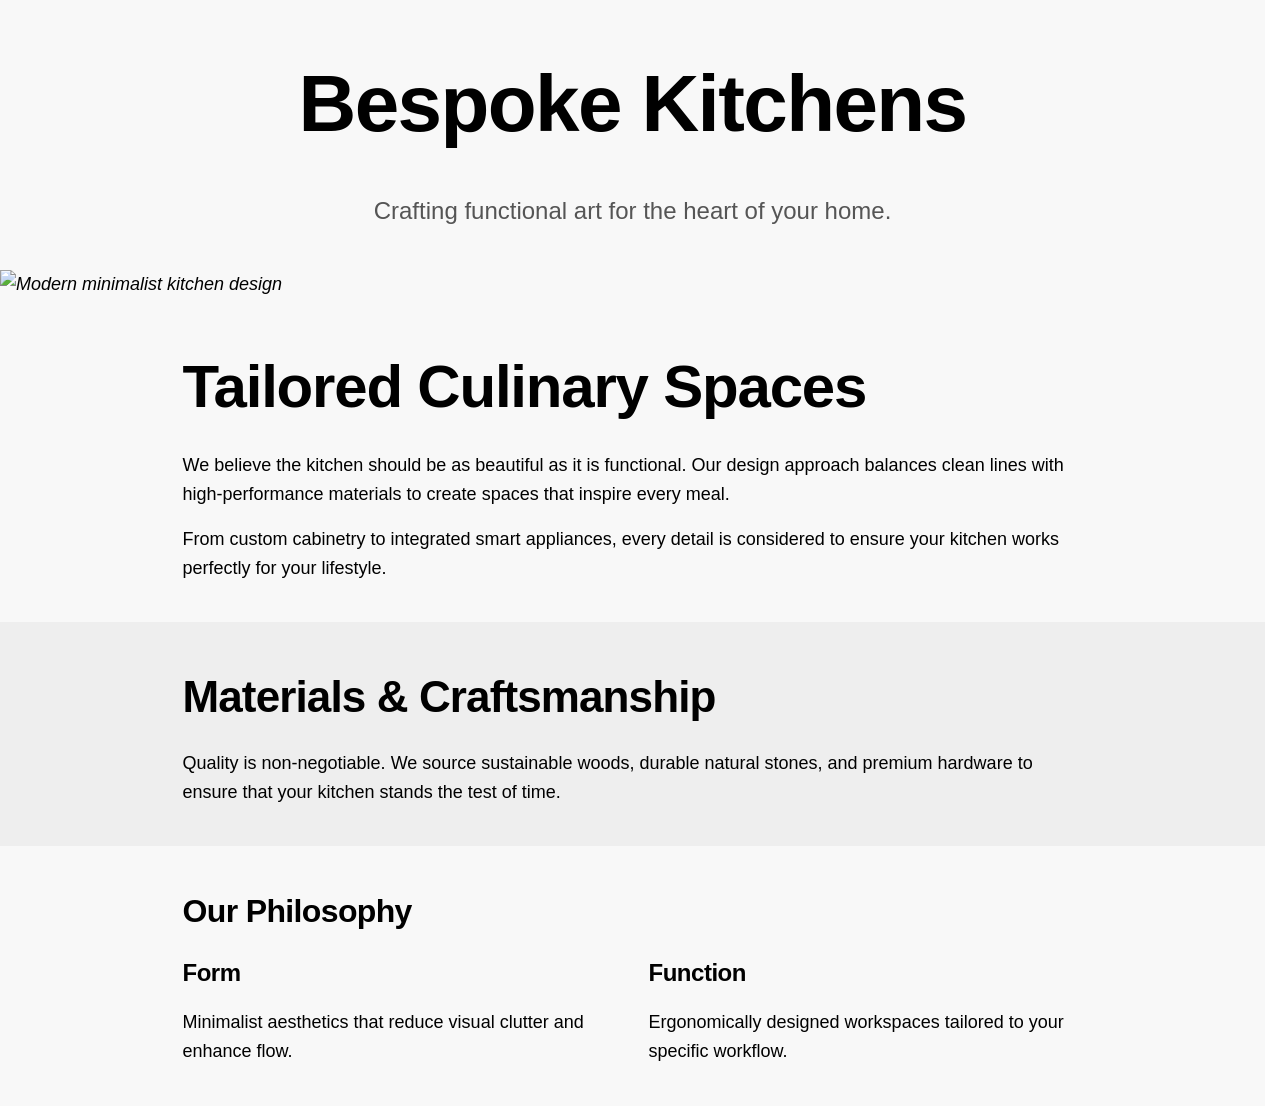
==== index.html @ 03b8b038 "Initial commit" ====
<!doctype html>
<html lang="en">
  <head>
    <meta charset="UTF-8" />
    <meta name="viewport" content="width=device-width, initial-scale=1.0" />
    <title>Opt-Out CSS</title>
    <link rel="stylesheet" href="style.css" />
  </head>
  <body>
    <main>
      <!-- Hero Section -->
      <section class="section-padding">
        <div class="content-grid">
          <div class="flow" style="--spacing: 1.5rem; text-align: center">
            <h1>Bespoke Kitchens</h1>
            <p style="color: var(--text-muted); font-size: var(--font-size-xl)">Crafting functional art for the heart of your home.</p>
          </div>
        </div>
      </section>

      <!-- Featured Image (Breakout) -->
      <section>
        <div class="content-grid">
          <img src="kitchen-hero.jpg" alt="Modern minimalist kitchen design" class="full-width" style="--max-height: 60vh" />
        </div>
      </section>

      <!-- Content Section -->
      <section class="section-padding">
        <div class="content-grid">
          <div class="flow">
            <h2>Tailored Culinary Spaces</h2>
            <p>We believe the kitchen should be as beautiful as it is functional. Our design approach balances clean lines with high-performance materials to create spaces that inspire every meal.</p>
            <p>From custom cabinetry to integrated smart appliances, every detail is considered to ensure your kitchen works perfectly for your lifestyle.</p>
          </div>
        </div>
      </section>

      <!-- Alternate Section -->
      <section class="alternate section-padding">
        <div class="content-grid">
          <div class="flow">
            <h3>Materials & Craftsmanship</h3>
            <p>Quality is non-negotiable. We source sustainable woods, durable natural stones, and premium hardware to ensure that your kitchen stands the test of time.</p>
          </div>
        </div>
      </section>

      <!-- Grid Layout Example -->
      <section class="section-padding">
        <div class="content-grid">
          <div class="flow">
            <h4>Our Philosophy</h4>
            <div style="display: grid; gap: 2rem; grid-template-columns: repeat(auto-fit, minmax(300px, 1fr))">
              <div class="flow">
                <h5>Form</h5>
                <p>Minimalist aesthetics that reduce visual clutter and enhance flow.</p>
              </div>
              <div class="flow">
                <h5>Function</h5>
                <p>Ergonomically designed workspaces tailored to your specific workflow.</p>
              </div>
            </div>
          </div>
        </div>
      </section>
    </main>
  </body>
</html>
---- style.css ----
/* ==========================================================================
   Design Tokens — Primitives (Raw Palette)
   ========================================================================== */
:root {
  /* Font Families */
  --ff-neo-grotesque: Inter, Roboto, "Helvetica Neue", "Arial Nova", "Nimbus Sans", Arial, sans-serif;

  /* Font Sizes (mobile) */
  --font-size-xs: 0.75rem; /* 12px */
  --font-size-sm: 0.875rem; /* 14px */
  --font-size-base: 1rem; /* 16px */
  --font-size-lg: 1.125rem; /* 18px */
  --font-size-xl: 1.25rem; /* 20px */
  --font-size-2xl: 1.5rem; /* 24px */
  --font-size-3xl: 1.875rem; /* 30px */
  --font-size-4xl: 2.25rem; /* 36px */
  --font-size-5xl: 3rem; /* 48px */

  /* Colors */
  --gray-50: oklch(98% 0 0);
  --gray-100: oklch(95% 0 0);
  --gray-200: oklch(90% 0 0);
  --gray-300: oklch(82% 0 0);
  --gray-400: oklch(70% 0 0);
  --gray-500: oklch(58% 0 0);
  --gray-600: oklch(45% 0 0);
  --gray-700: oklch(35% 0 0);
  --gray-800: oklch(25% 0 0);
  --gray-900: oklch(18% 0 0);

  @media (min-width: 768px) {
    /* Font Sizes (desktop) */
    --font-size-xs: 0.875rem; /* 14px */
    --font-size-sm: 1rem; /* 16px */
    --font-size-base: 1.125rem; /* 18px */
    --font-size-lg: 1.25rem; /* 20px */
    --font-size-xl: 1.5rem; /* 24px */
    --font-size-2xl: 2rem; /* 32px */
    --font-size-3xl: 2.75rem; /* 44px */
    --font-size-4xl: 3.75rem; /* 60px */
    --font-size-5xl: 5rem; /* 80px */
  }
}

/* ==========================================================================
   Design Tokens — Semantic / Theme (Applied Context)
   ========================================================================== */
:root {
  /* Sections */
  --section-bg-color: light-dark(var(--gray-50), var(--gray-900));
  --section-alternate-bg-color: light-dark(var(--gray-100), var(--gray-800));

  /* Text */
  --text-primary: light-dark(var(--gray-900), var(--gray-50));
  --text-muted: light-dark(var(--gray-600), var(--gray-400));
}

/* ==========================================================================
   Typography
   ========================================================================== */
body {
  font-family: var(--ff-neo-grotesque);
  font-size: var(--font-size-base);
  line-height: 1.6;
}

h1,
h2,
h3,
h4,
h5,
h6 {
  font-weight: 600;
  letter-spacing: -0.02em;
  scroll-margin-top: 5rem;
}

h1 {
  font-size: var(--font-size-5xl);
}
h2 {
  font-size: var(--font-size-4xl);
}
h3 {
  font-size: var(--font-size-3xl);
}
h4 {
  font-size: var(--font-size-2xl);
}
h5 {
  font-size: var(--font-size-xl);
}
h6 {
  font-size: var(--font-size-lg);
}

/* ==========================================================================
   Component Defaults — single-consumer, tunable via matching local var
   ========================================================================== */
:root {
  /* Sections */
  --section-bg-image: none;

  /* Images */
  --hero-image-max-height: 45vh;

  /* Layout */
  --content-grid-padding-inline: 1rem;
  --content-grid-content-max-width: 900px;
  --content-grid-breakout-max-width: 1200px;
  --flow-spacing: 1rem;
  --section-padding-block: 2.5rem;
}

/* ==========================================================================
   Reset
   ========================================================================== */
/* Credit: Kevin Powell https://codepen.io/kevinpowell/pen/QWxBgZX
                        https://www.youtube.com/watch?v=qI5rXLJnxco */
*,
*::before,
*::after {
  box-sizing: border-box;
}

* {
  margin: 0; /* remove default spacing */
  padding: 0;
  font: inherit; /* force styling of type through styling, rather than elements */
}

html {
  color-scheme: dark light; /* dark mode user-agent-styles */
  scrollbar-gutter: stable;
}

:root {
  interpolate-size: allow-keywords; /* Allows transitioning to auto for example */
}

body {
  min-block-size: 100svh; /* min body height */
}

/* responsive images/videos */
img,
picture,
svg,
video {
  display: block;
  max-width: 100%;
}

/* Credit: Harry Roberts https://x.com/csswizardry/status/1717841334462005661 */
img {
  background-image: var(--low-res, none);

  height: auto;
  vertical-align: middle;
  font-style: italic;
  background-repeat: no-repeat;
  background-size: cover;
  shape-margin: 0.75rem;
}

/* ==========================================================================
   Base Styles
   ========================================================================== */
section {
  background-color: var(--section-bg-color, transparent);
  background-image: var(--bg-image, var(--section-bg-image, none));
  background-size: cover;
  background-position: center;
}

section.alternate {
  background-color: var(--section-alternate-bg-color, var(--alternate-bg-color, transparent));
}

/* ==========================================================================
   Layout & Utilities
   ========================================================================== */
/* Credit: Kevin Powell https://codepen.io/kevinpowell/pen/ExrZrrw
           Stephanie Eckles https://smolcss.dev/#smol-breakout-grid */
.content-grid {
  --padding-inline: var(--content-grid-padding-inline);
  --content-max-width: var(--content-grid-content-max-width);
  --breakout-max-width: var(--content-grid-breakout-max-width);

  --breakout-size: calc((var(--breakout-max-width) - var(--content-max-width)) / 2);

  display: grid;
  grid-template-columns:
    [full-width-start] minmax(var(--padding-inline), 1fr)
    [breakout-start] minmax(0, var(--breakout-size))
    [content-start] min(100% - (var(--padding-inline) * 2), var(--content-max-width))
    [content-end]
    minmax(0, var(--breakout-size)) [breakout-end]
    minmax(var(--padding-inline), 1fr) [full-width-end];
}

.content-grid > :not(.breakout, .full-width),
.full-width > :not(.breakout, .full-width) {
  grid-column: content;
}

.content-grid > .breakout {
  grid-column: breakout;
}

.content-grid > .full-width {
  grid-column: full-width;

  display: grid;
  grid-template-columns: inherit;
}

img.full-width {
  width: 100%;
  max-height: var(--max-height, var(--hero-image-max-height, 45vh));
  object-fit: cover;
}

.flow > * + * {
  margin-top: var(--spacing, var(--flow-spacing, 1rem));
}

.section-padding {
  padding-block: var(--padding-block, var(--section-padding-block, 2.5rem));
}
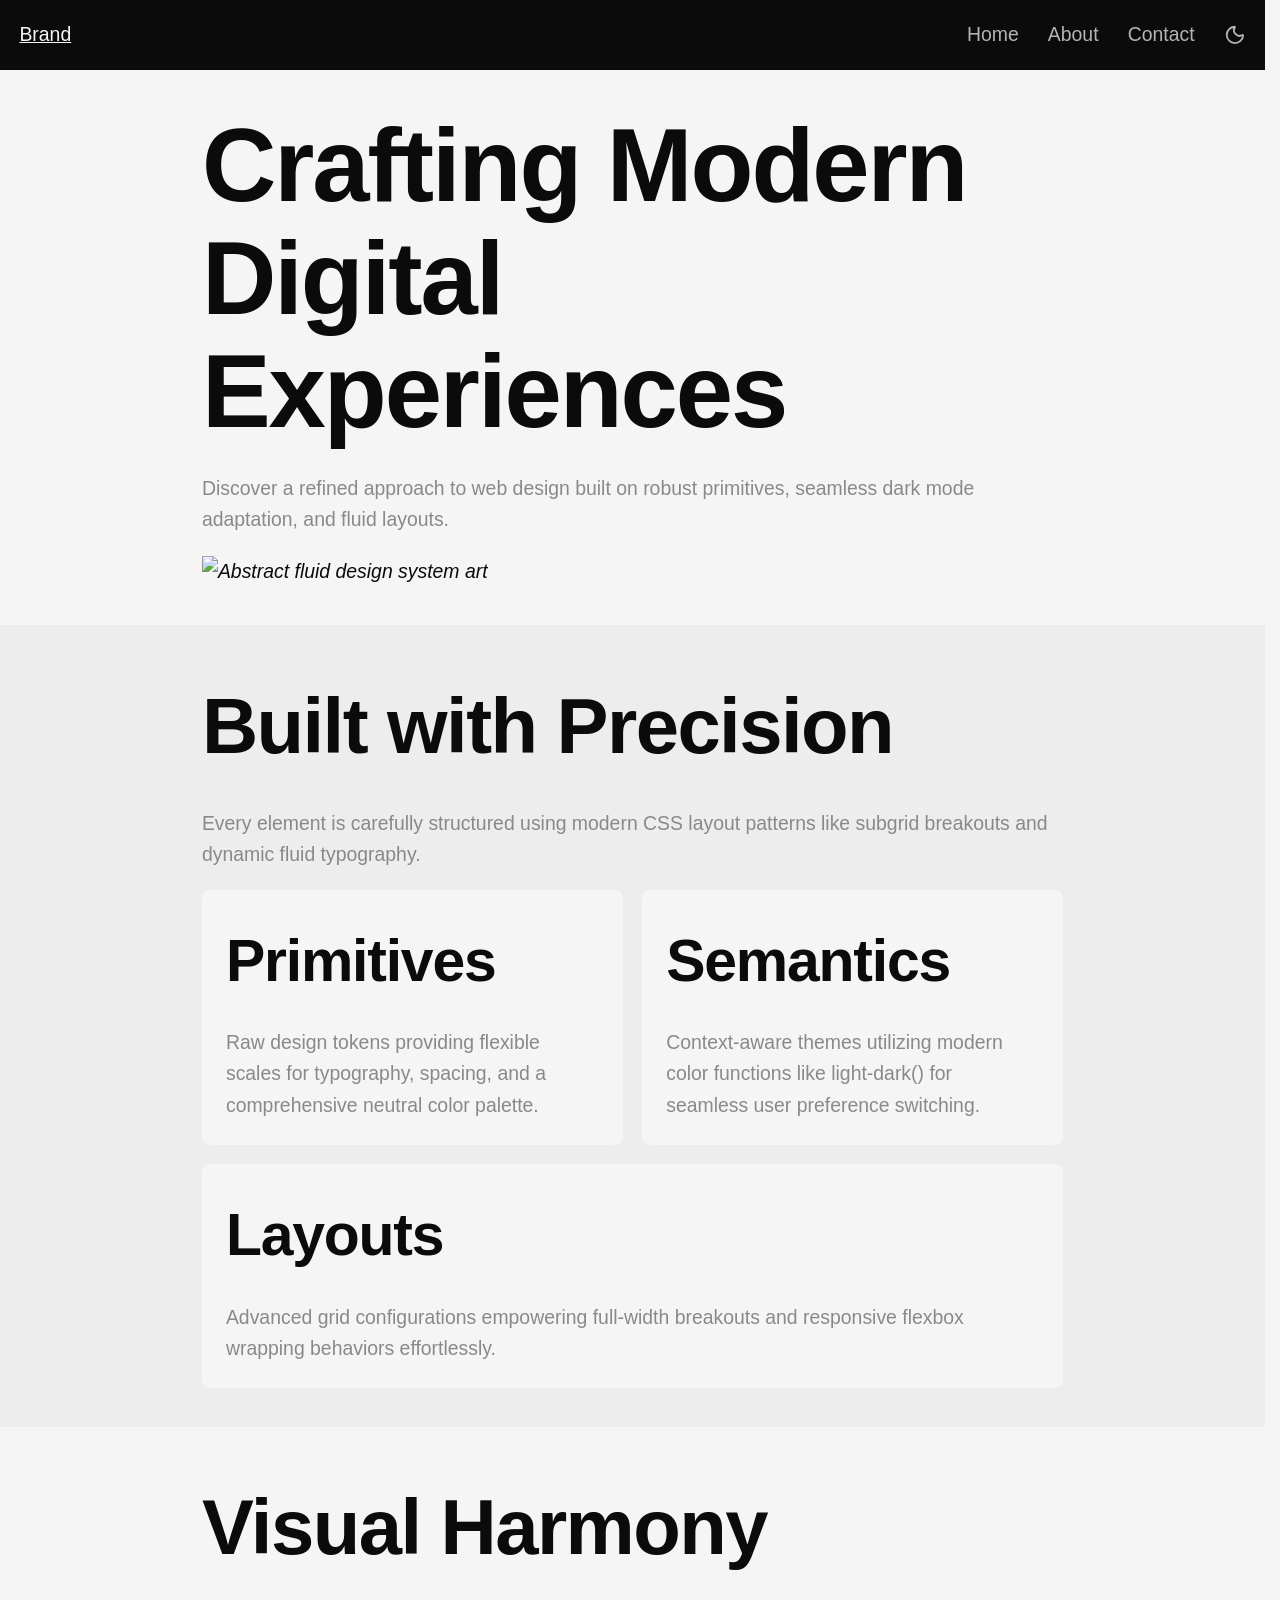
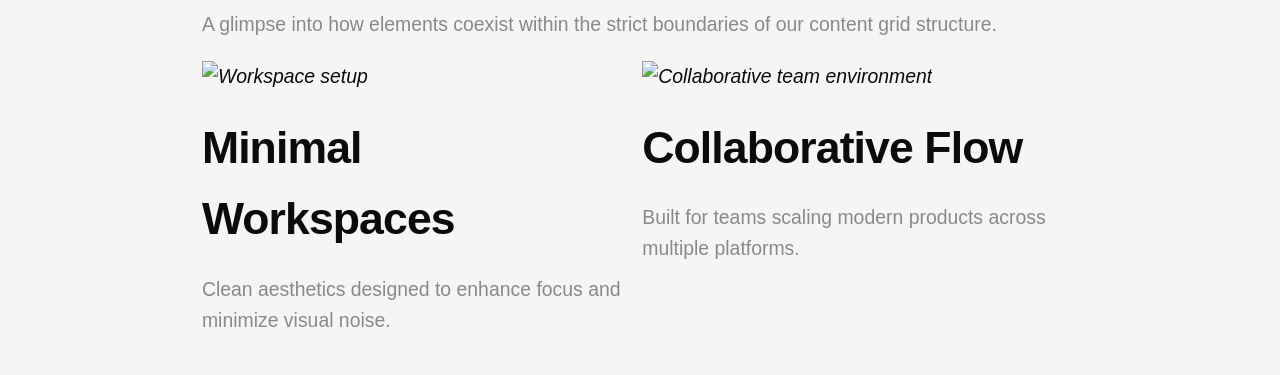
==== commit 86c138be: "Initial commit" ====
--- a/index.html
+++ b/index.html
@@ -5,61 +5,125 @@
     <meta name="viewport" content="width=device-width, initial-scale=1.0" />
     <title>Opt-Out CSS</title>
     <link rel="stylesheet" href="style.css" />
+    <script>
+      const saved = localStorage.getItem("theme");
+      if (saved) document.documentElement.setAttribute("data-theme", saved);
+    </script>
+    <script src="theme.js" defer></script>
   </head>
   <body>
-    <main>
+    <main class="content-grid">
+      <!-- Header -->
+      <header class="full-width sticky-top dark-top-header">
+        <nav class="navbar full-width">
+          <div class="left"><a href="#" class="symbol">Brand</a></div>
+          <div class="middle"></div>
+          <div class="right">
+            <ul class="nav-links">
+              <li><a href="#" class="subtle-link">Home</a></li>
+              <li><a href="#" class="subtle-link">About</a></li>
+              <li><a href="#" class="subtle-link">Contact</a></li>
+            </ul>
+            <button type="button" id="theme-toggle" class="subtle-link" aria-label="Toggle dark mode">
+              <svg
+                id="dark-theme-icon"
+                xmlns="http://www.w3.org/2000/svg"
+                width="24"
+                height="24"
+                viewBox="0 0 24 24"
+                fill="none"
+                stroke="currentColor"
+                stroke-width="2"
+                stroke-linecap="round"
+                stroke-linejoin="round"
+                class="lucide lucide-moon-icon lucide-moon"
+              >
+                <path d="M20.985 12.486a9 9 0 1 1-9.473-9.472c.405-.022.617.46.402.803a6 6 0 0 0 8.268 8.268c.344-.215.825-.004.803.401" />
+              </svg>
+              <svg
+                id="light-theme-icon"
+                xmlns="http://www.w3.org/2000/svg"
+                width="24"
+                height="24"
+                viewBox="0 0 24 24"
+                fill="none"
+                stroke="currentColor"
+                stroke-width="2"
+                stroke-linecap="round"
+                stroke-linejoin="round"
+                class="lucide lucide-sun-icon lucide-sun"
+              >
+                <circle cx="12" cy="12" r="4" />
+                <path d="M12 2v2" />
+                <path d="M12 20v2" />
+                <path d="m4.93 4.93 1.41 1.41" />
+                <path d="m17.66 17.66 1.41 1.41" />
+                <path d="M2 12h2" />
+                <path d="M20 12h2" />
+                <path d="m6.34 17.66-1.41 1.41" />
+                <path d="m19.07 4.93-1.41 1.41" />
+              </svg>
+            </button>
+          </div>
+        </nav>
+      </header>
+
       <!-- Hero Section -->
-      <section class="section-padding">
-        <div class="content-grid">
-          <div class="flow" style="--spacing: 1.5rem; text-align: center">
-            <h1>Bespoke Kitchens</h1>
-            <p style="color: var(--text-muted); font-size: var(--font-size-xl)">Crafting functional art for the heart of your home.</p>
+      <section class="section-padding full-width">
+        <div class="content-grid flow">
+          <div class="flow" style="--flow-spacing: 1.5rem">
+            <h1 style="line-height: 1.1">Crafting Modern Digital Experiences</h1>
+            <p style="color: var(--text-muted)">Discover a refined approach to web design built on robust primitives, seamless dark mode adaptation, and fluid layouts.</p>
+          </div>
+          <div class="breakout">
+            <img class="full-width" src="https://images.unsplash.com/photo-1618005182384-a83a8bd57fbe?auto=format&fit=crop&w=1200&q=80" alt="Abstract fluid design system art" />
           </div>
         </div>
       </section>
 
-      <!-- Featured Image (Breakout) -->
-      <section>
-        <div class="content-grid">
-          <img src="kitchen-hero.jpg" alt="Modern minimalist kitchen design" class="full-width" style="--max-height: 60vh" />
-        </div>
-      </section>
+      <!-- About / Features Section -->
+      <section class="section-padding alternate full-width">
+        <div class="content-grid flow">
+          <div class="flow">
+            <h2>Built with Precision</h2>
+            <p style="color: var(--text-muted)">Every element is carefully structured using modern CSS layout patterns like subgrid breakouts and dynamic fluid typography.</p>
+          </div>
 
-      <!-- Content Section -->
-      <section class="section-padding">
-        <div class="content-grid">
-          <div class="flow">
-            <h2>Tailored Culinary Spaces</h2>
-            <p>We believe the kitchen should be as beautiful as it is functional. Our design approach balances clean lines with high-performance materials to create spaces that inspire every meal.</p>
-            <p>From custom cabinetry to integrated smart appliances, every detail is considered to ensure your kitchen works perfectly for your lifestyle.</p>
+          <div class="responsive-flexbox-layout" style="--responsive-flexbox-layout-item-min-width: 25ch">
+            <div class="flow" style="background-color: var(--section-bg-color); padding: 1.5rem; border-radius: 0.5rem">
+              <h3>Primitives</h3>
+              <p style="color: var(--text-muted)">Raw design tokens providing flexible scales for typography, spacing, and a comprehensive neutral color palette.</p>
+            </div>
+            <div class="flow" style="background-color: var(--section-bg-color); padding: 1.5rem; border-radius: 0.5rem">
+              <h3>Semantics</h3>
+              <p style="color: var(--text-muted)">Context-aware themes utilizing modern color functions like <code>light-dark()</code> for seamless user preference switching.</p>
+            </div>
+            <div class="flow" style="background-color: var(--section-bg-color); padding: 1.5rem; border-radius: 0.5rem">
+              <h3>Layouts</h3>
+              <p style="color: var(--text-muted)">Advanced grid configurations empowering full-width breakouts and responsive flexbox wrapping behaviors effortlessly.</p>
+            </div>
           </div>
         </div>
       </section>
 
-      <!-- Alternate Section -->
-      <section class="alternate section-padding">
-        <div class="content-grid">
+      <!-- Gallery / Showcase Section -->
+      <section class="section-padding full-width">
+        <div class="content-grid flow">
           <div class="flow">
-            <h3>Materials & Craftsmanship</h3>
-            <p>Quality is non-negotiable. We source sustainable woods, durable natural stones, and premium hardware to ensure that your kitchen stands the test of time.</p>
+            <h2>Visual Harmony</h2>
+            <p style="color: var(--text-muted)">A glimpse into how elements coexist within the strict boundaries of our content grid structure.</p>
           </div>
-        </div>
-      </section>
 
-      <!-- Grid Layout Example -->
-      <section class="section-padding">
-        <div class="content-grid">
-          <div class="flow">
-            <h4>Our Philosophy</h4>
-            <div style="display: grid; gap: 2rem; grid-template-columns: repeat(auto-fit, minmax(300px, 1fr))">
-              <div class="flow">
-                <h5>Form</h5>
-                <p>Minimalist aesthetics that reduce visual clutter and enhance flow.</p>
-              </div>
-              <div class="flow">
-                <h5>Function</h5>
-                <p>Ergonomically designed workspaces tailored to your specific workflow.</p>
-              </div>
+          <div class="breakout responsive-flexbox-layout" style="--responsive-flexbox-layout-item-min-width: 30ch">
+            <div class="flow">
+              <img src="https://images.unsplash.com/photo-1507238691740-187a5b1d37b8?auto=format&fit=crop&w=600&q=80" alt="Workspace setup" />
+              <h4>Minimal Workspaces</h4>
+              <p style="color: var(--text-muted)">Clean aesthetics designed to enhance focus and minimize visual noise.</p>
+            </div>
+            <div class="flow">
+              <img src="https://images.unsplash.com/photo-1522071820081-009f0129c71c?auto=format&fit=crop&w=600&q=80" alt="Collaborative team environment" />
+              <h4>Collaborative Flow</h4>
+              <p style="color: var(--text-muted)">Built for teams scaling modern products across multiple platforms.</p>
             </div>
           </div>
         </div>
--- a/style.css
+++ b/style.css
@@ -1,65 +1,82 @@
 /* ==========================================================================
-   Design Tokens — Primitives (Raw Palette)
+   MARK: ✒️ Design Tokens
+   Primitives (Raw Palette)
    ========================================================================== */
 :root {
   /* Font Families */
+  /* Src: Modern Font Stacks https://github.com/system-fonts/modern-font-stacks */
   --ff-neo-grotesque: Inter, Roboto, "Helvetica Neue", "Arial Nova", "Nimbus Sans", Arial, sans-serif;
 
-  /* Font Sizes (mobile) */
-  --font-size-xs: 0.75rem; /* 12px */
-  --font-size-sm: 0.875rem; /* 14px */
-  --font-size-base: 1rem; /* 16px */
-  --font-size-lg: 1.125rem; /* 18px */
-  --font-size-xl: 1.25rem; /* 20px */
-  --font-size-2xl: 1.5rem; /* 24px */
-  --font-size-3xl: 1.875rem; /* 30px */
-  --font-size-4xl: 2.25rem; /* 36px */
-  --font-size-5xl: 3rem; /* 48px */
+  /* Font Sizes & Spaces */
+  /* Credit: James Gilyead, Trys Mudford https://utopia.fyi/ */
+  /* 9 shades (6 above base), 320px -> 1440px, base 16px -> 20px, ratio 1.2 -> 1.333 */
+  --font-size-xs: clamp(0.6944rem, 0.6919rem + 0.0129vw, 0.7035rem); /* 11.1px -> 11.3px */
+  --font-size-sm: clamp(0.8333rem, 0.8035rem + 0.1491vw, 0.9377rem); /* 13.3px -> 15.0px */
+  --font-size-base: clamp(1rem, 0.9286rem + 0.3571vw, 1.25rem); /* 16.0px -> 20.0px */
+  --font-size-lg: clamp(1.2rem, 1.0668rem + 0.6661vw, 1.6663rem); /* 19.2px -> 26.7px */
+  --font-size-xl: clamp(1.44rem, 1.2168rem + 1.1159vw, 2.2211rem); /* 23.0px -> 35.5px */
+  --font-size-2xl: clamp(1.728rem, 1.3758rem + 1.7611vw, 2.9607rem); /* 27.6px -> 47.4px */
+  --font-size-3xl: clamp(2.0736rem, 1.5384rem + 2.6758vw, 3.9467rem); /* 33.2px -> 63.1px */
+  --font-size-4xl: clamp(2.4883rem, 1.6962rem + 3.9608vw, 5.2609rem); /* 39.8px -> 84.2px */
+  --font-size-5xl: clamp(2.986rem, 1.8355rem + 5.7526vw, 7.0128rem); /* 47.8px -> 112.2px */
+
+  --space-3xs: clamp(0.25rem, 0.2321rem + 0.0893vw, 0.3125rem);
+  --space-2xs: clamp(0.5rem, 0.4643rem + 0.1786vw, 0.625rem);
+  --space-xs: clamp(0.75rem, 0.6964rem + 0.2679vw, 0.9375rem);
+  --space-s: clamp(1rem, 0.9286rem + 0.3571vw, 1.25rem);
+  --space-m: clamp(1.5rem, 1.3929rem + 0.5357vw, 1.875rem);
+  --space-l: clamp(2rem, 1.8571rem + 0.7143vw, 2.5rem);
+  --space-xl: clamp(3rem, 2.7857rem + 1.0714vw, 3.75rem);
+  --space-2xl: clamp(4rem, 3.7143rem + 1.4286vw, 5rem);
+  --space-3xl: clamp(6rem, 5.5714rem + 2.1429vw, 7.5rem);
 
   /* Colors */
-  --gray-50: oklch(98% 0 0);
-  --gray-100: oklch(95% 0 0);
-  --gray-200: oklch(90% 0 0);
-  --gray-300: oklch(82% 0 0);
-  --gray-400: oklch(70% 0 0);
-  --gray-500: oklch(58% 0 0);
-  --gray-600: oklch(45% 0 0);
-  --gray-700: oklch(35% 0 0);
-  --gray-800: oklch(25% 0 0);
-  --gray-900: oklch(18% 0 0);
-
-  @media (min-width: 768px) {
-    /* Font Sizes (desktop) */
-    --font-size-xs: 0.875rem; /* 14px */
-    --font-size-sm: 1rem; /* 16px */
-    --font-size-base: 1.125rem; /* 18px */
-    --font-size-lg: 1.25rem; /* 20px */
-    --font-size-xl: 1.5rem; /* 24px */
-    --font-size-2xl: 2rem; /* 32px */
-    --font-size-3xl: 2.75rem; /* 44px */
-    --font-size-4xl: 3.75rem; /* 60px */
-    --font-size-5xl: 5rem; /* 80px */
-  }
+  /* Credit: Jeremy Sallée https://sds.sallee.design/palette-maker */
+  /* 10 stops, arctan, no chroma, L Min = 15, L Max = 97 */
+  --gray-50: oklch(97.02% 0 0);
+  --gray-100: oklch(94.61% 0 0);
+  --gray-200: oklch(90.97% 0 0);
+  --gray-300: oklch(85.76% 0 0);
+  --gray-400: oklch(76.99% 0 0);
+  --gray-500: oklch(63.01% 0 0);
+  --gray-600: oklch(45.32% 0 0);
+  --gray-700: oklch(30.52% 0 0);
+  --gray-800: oklch(20.9% 0 0);
+  --gray-900: oklch(14.96% 0 0);
 }
 
 /* ==========================================================================
    Design Tokens — Semantic / Theme (Applied Context)
    ========================================================================== */
 :root {
+  /* Body */
+  --body-bg-color: light-dark(var(--gray-50), var(--gray-900));
+
   /* Sections */
   --section-bg-color: light-dark(var(--gray-50), var(--gray-900));
   --section-alternate-bg-color: light-dark(var(--gray-100), var(--gray-800));
 
   /* Text */
   --text-primary: light-dark(var(--gray-900), var(--gray-50));
-  --text-muted: light-dark(var(--gray-600), var(--gray-400));
-}
-
-/* ==========================================================================
-   Typography
-   ========================================================================== */
+  --text-muted: light-dark(var(--gray-500), var(--gray-400));
+
+  /* Buttons */
+  --button-bg-color: transparent;
+}
+
+/* ==========================================================================
+   MARK: ✍️ Typography
+   ========================================================================== */
+:root {
+  /* Body */
+  --body-font-family: var(--ff-neo-grotesque);
+
+  /* Navigation Bar */
+  --navbar-font-family: var(--ff-neo-grotesque);
+}
+
 body {
-  font-family: var(--ff-neo-grotesque);
+  font-family: var(--body-font-family);
   font-size: var(--font-size-base);
   line-height: 1.6;
 }
@@ -70,50 +87,80 @@
 h4,
 h5,
 h6 {
-  font-weight: 600;
   letter-spacing: -0.02em;
   scroll-margin-top: 5rem;
 }
 
 h1 {
+  font-weight: 700;
   font-size: var(--font-size-5xl);
 }
 h2 {
+  font-weight: 600;
   font-size: var(--font-size-4xl);
 }
 h3 {
+  font-weight: 600;
   font-size: var(--font-size-3xl);
 }
 h4 {
+  font-weight: 600;
   font-size: var(--font-size-2xl);
 }
 h5 {
+  font-weight: 600;
   font-size: var(--font-size-xl);
 }
 h6 {
+  font-weight: 600;
   font-size: var(--font-size-lg);
 }
 
-/* ==========================================================================
-   Component Defaults — single-consumer, tunable via matching local var
+.navbar {
+  font-family: var(--navbar-font-family);
+}
+
+/* ==========================================================================
+   MARK: ✨ Component Defaults 
+   Single-consumer, tunable via matching local var
    ========================================================================== */
 :root {
-  /* Sections */
-  --section-bg-image: none;
-
-  /* Images */
-  --hero-image-max-height: 45vh;
-
   /* Layout */
-  --content-grid-padding-inline: 1rem;
+  --content-grid-padding-inline: var(--space-s);
   --content-grid-content-max-width: 900px;
   --content-grid-breakout-max-width: 1200px;
-  --flow-spacing: 1rem;
-  --section-padding-block: 2.5rem;
-}
-
-/* ==========================================================================
-   Reset
+
+  --flow-spacing: var(--space-s);
+
+  --section-padding-block: var(--space-l); /* Vertical padding inside sections (only if applied) */
+
+  --responsive-flexbox-layout-gap: var(--space-s);
+  --responsive-flexbox-layout-item-min-width: 10ch;
+
+  /* Navigation Bar */
+  --navbar-padding-inline: var(--space-s);
+  --navbar-padding-block: var(--space-s);
+  --navbar-group-gap: var(--space-m);
+  --navbar-links-gap: var(--space-m);
+
+  /* Images */
+  --symbol-image-height: 25vh;
+  --symbol-image-padding-inline: var(--space-s);
+  --symbol-image-padding-block: var(--space-s);
+
+  --hero-image-max-height: 45vh;
+
+  /* Icons */
+  --icon-size: 1.125em;
+  --icon-stroke-width: 2;
+
+  /* Buttons */
+  --button-padding-inline: 0;
+  --button-padding-block: 0;
+}
+
+/* ==========================================================================
+   MARK: ♻️ Reset
    ========================================================================== */
 /* Credit: Kevin Powell https://codepen.io/kevinpowell/pen/QWxBgZX
                         https://www.youtube.com/watch?v=qI5rXLJnxco */
@@ -130,31 +177,40 @@
 }
 
 html {
-  color-scheme: dark light; /* dark mode user-agent-styles */
-  scrollbar-gutter: stable;
+  scrollbar-gutter: stable; /* Reserves space for the scrollbar to prevent layout shifts */
+
+  container-type: scroll-state;
+}
+
+@media (prefers-reduced-motion: no-preference) {
+  html {
+    scroll-behavior: smooth;
+  }
 }
 
 :root {
+  color-scheme: light dark; /* dark mode user-agent-styles */
   interpolate-size: allow-keywords; /* Allows transitioning to auto for example */
+}
+
+:root[data-theme="light"] {
+  color-scheme: light;
+}
+
+:root[data-theme="dark"] {
+  color-scheme: dark;
 }
 
 body {
   min-block-size: 100svh; /* min body height */
 }
 
-/* responsive images/videos */
+/* Credit: Harry Roberts https://x.com/csswizardry/status/1717841334462005661 */
 img,
-picture,
-svg,
 video {
-  display: block;
+  background-image: var(--low-res, none);
+
   max-width: 100%;
-}
-
-/* Credit: Harry Roberts https://x.com/csswizardry/status/1717841334462005661 */
-img {
-  background-image: var(--low-res, none);
-
   height: auto;
   vertical-align: middle;
   font-style: italic;
@@ -163,22 +219,234 @@
   shape-margin: 0.75rem;
 }
 
+/* Credit: Stephanie Eckles https://css-tricks.com/standardizing-focus-styles-with-css-custom-properties/ */
+:is(a, button, input, textarea, summary) {
+  --outline-size: max(2px, 0.08em);
+  --outline-style: solid;
+  --outline-color: CanvasText;
+}
+
+:is(a, button, input, textarea, summary):focus {
+  outline: var(--outline-size) var(--outline-style) var(--outline-color);
+  outline-offset: var(--outline-offset, var(--outline-size));
+}
+
+:is(a, button, input, textarea, summary):focus-visible {
+  outline: var(--outline-size) var(--outline-style) var(--outline-color);
+  outline-offset: var(--outline-offset, var(--outline-size));
+}
+
+:is(a, button, input, textarea, summary):focus:not(:focus-visible) {
+  outline: none;
+}
+
 /* ==========================================================================
    Base Styles
    ========================================================================== */
+body {
+  background-color: var(--body-bg-color);
+  color: var(--text-primary);
+}
+
+p {
+  color: var(--text-primary);
+}
+
 section {
-  background-color: var(--section-bg-color, transparent);
-  background-image: var(--bg-image, var(--section-bg-image, none));
+  background-color: var(--section-bg-color);
   background-size: cover;
   background-position: center;
 }
 
 section.alternate {
-  background-color: var(--section-alternate-bg-color, var(--alternate-bg-color, transparent));
-}
-
-/* ==========================================================================
-   Layout & Utilities
+  background-color: var(--section-alternate-bg-color);
+}
+
+a {
+  color: var(--text-primary);
+}
+
+.subtle-link {
+  text-decoration: none;
+  color: var(--text-muted);
+  transition: color 0.2s ease-in-out;
+}
+
+.subtle-link:hover {
+  color: var(--text-primary);
+}
+
+button {
+  margin: 0;
+  padding: 0;
+  background-color: var(--button-bg-color);
+  border: none;
+  cursor: pointer;
+}
+
+/* Icon-button-specific Layout */
+button:has(> svg) {
+  display: inline-flex;
+  align-items: center;
+  justify-content: center;
+  vertical-align: middle;
+  line-height: 0;
+}
+
+/* Theme Toggle Icon */
+#dark-theme-icon,
+#light-theme-icon {
+  display: none;
+}
+
+@media (prefers-color-scheme: light) {
+  :root:not([data-theme]) #dark-theme-icon {
+    display: block;
+  }
+}
+@media (prefers-color-scheme: dark) {
+  :root:not([data-theme]) #light-theme-icon {
+    display: block;
+  }
+}
+
+:root[data-theme="light"] #dark-theme-icon {
+  display: block;
+}
+:root[data-theme="dark"] #light-theme-icon {
+  display: block;
+}
+
+/* Use for logos or items that must not be cropped */
+img.symbol {
+  object-fit: contain;
+  background-size: contain;
+  height: var(--symbol-image-height);
+  padding-inline: var(--symbol-image-padding-inline);
+  padding-block: var(--symbol-image-padding-block);
+}
+
+img.full-width {
+  object-fit: cover;
+  width: 100%;
+  max-height: var(--hero-image-max-height);
+}
+
+:where(.icon, [class^="icon-"], [class*=" icon-"], [class$="-icon"], [class*="-icon "]) {
+  width: var(--icon-size);
+  height: var(--icon-size);
+  stroke-width: var(--icon-stroke-width);
+}
+
+.navbar {
+  display: flex;
+  justify-content: space-between;
+  align-items: center;
+  padding-inline: var(--navbar-padding-inline);
+  padding-block: var(--navbar-padding-block);
+}
+
+.left {
+  display: inline-flex;
+  flex: 1;
+  justify-content: flex-start;
+  gap: var(--navbar-group-gap);
+}
+
+.center {
+  display: inline-flex;
+  justify-content: center;
+  gap: var(--navbar-group-gap);
+}
+
+.right {
+  display: inline-flex;
+  flex: 1;
+  justify-content: flex-end;
+  gap: var(--navbar-group-gap);
+}
+
+.nav-links {
+  display: flex;
+  list-style: none;
+  gap: var(--navbar-links-gap);
+}
+
+.sticky-top {
+  position: sticky;
+  top: 0;
+  z-index: 1000;
+}
+
+/* Hamburger Menu for Mobile Devices */
+.hamburger {
+  display: none;
+  flex-direction: column;
+  justify-content: center;
+  gap: var(--hamburger-line-gap);
+  width: var(--hamburger-icon-size);
+  height: var(--hamburger-icon-size);
+  padding: 0;
+  border: none;
+  background: none;
+  color: inherit;
+  cursor: pointer;
+}
+.hamburger-line {
+  height: var(--hamburger-line-thickness);
+  background-color: currentColor;
+  border-radius: 999px;
+  transition:
+    transform 0.25s ease,
+    opacity 0.25s ease;
+}
+/* Animates the burger into a cross once the button reports itself open */
+.hamburger[aria-expanded="true"] .hamburger-line:nth-child(1) {
+  transform: translateY(calc(var(--hamburger-line-gap) + var(--hamburger-line-thickness))) rotate(45deg);
+}
+.hamburger[aria-expanded="true"] .hamburger-line:nth-child(2) {
+  opacity: 0;
+}
+.hamburger[aria-expanded="true"] .hamburger-line:nth-child(3) {
+  transform: translateY(calc(-1 * (var(--hamburger-line-gap) + var(--hamburger-line-thickness)))) rotate(-45deg);
+}
+
+.hamburger-menu {
+  display: none;
+  flex-direction: column;
+  gap: var(--hamburger-menu-gap);
+  padding-inline: var(--hamburger-menu-padding-inline);
+  padding-block: var(--hamburger-menu-padding-block);
+  background-color: var(--hamburger-menu-bg-color);
+}
+.hamburger-menu-links {
+  display: flex;
+  flex-direction: column;
+  list-style: none;
+  margin: 0;
+  padding: 0;
+  gap: var(--hamburger-menu-gap);
+}
+
+@media (max-width: 768px) {
+  .nav-links {
+    display: none;
+  }
+  .hamburger {
+    display: inline-flex;
+  }
+  .hamburger-menu:not([hidden]) {
+    display: flex;
+  }
+}
+@media (prefers-reduced-motion: reduce) {
+  .hamburger-line {
+    transition: none;
+  }
+}
+
+/* ==========================================================================
+   MARK: 🪛 Layout & Utilities
    ========================================================================== */
 /* Credit: Kevin Powell https://codepen.io/kevinpowell/pen/ExrZrrw
            Stephanie Eckles https://smolcss.dev/#smol-breakout-grid */
@@ -204,27 +472,70 @@
   grid-column: content;
 }
 
-.content-grid > .breakout {
+:where(.content-grid, .full-width) > .breakout {
   grid-column: breakout;
 }
 
+:where(.content-grid, .full-width) > .full-width {
+  grid-column: full-width;
+}
+
 .content-grid > .full-width {
-  grid-column: full-width;
-
   display: grid;
   grid-template-columns: inherit;
 }
 
-img.full-width {
-  width: 100%;
-  max-height: var(--max-height, var(--hero-image-max-height, 45vh));
-  object-fit: cover;
-}
-
 .flow > * + * {
-  margin-top: var(--spacing, var(--flow-spacing, 1rem));
+  margin-top: var(--spacing, var(--flow-spacing));
 }
 
 .section-padding {
-  padding-block: var(--padding-block, var(--section-padding-block, 2.5rem));
-}
+  padding-block: var(--section-padding-block);
+}
+
+/* Credit: Stephanie Eckles https://smolcss.dev/#smol-flexbox-grid */
+.responsive-flexbox-layout {
+  display: flex;
+  flex-wrap: wrap;
+  gap: var(--responsive-flexbox-layout-gap);
+}
+
+.responsive-flexbox-layout > * {
+  flex: 1 1 var(--responsive-flexbox-layout-item-min-width);
+}
+
+/* ==========================================================================
+   MARK: 🧪 Experiments
+   ========================================================================== */
+/* Forces dark header at page top for dark hero sections */
+.dark-top-header {
+  --duration: 0.25s;
+  color-scheme: dark;
+  background-color: var(--body-bg-color);
+
+  transition: background-color var(--duration) ease;
+}
+
+@container scroll-state(scrollable: top) {
+  .dark-top-header {
+    color-scheme: inherit;
+  }
+}
+
+/* 
+::view-transition-old(root) {
+  animation-delay: 500ms;
+}
+
+::view-transition-new(root) {
+  animation: circle-in 500ms;
+}
+
+@keyframes circle-in {
+  from {
+    clip-path: circle(0% at 95% 0%);
+  }
+  to {
+    clip-path: circle(140% at 95% 0%);
+  }
+} */
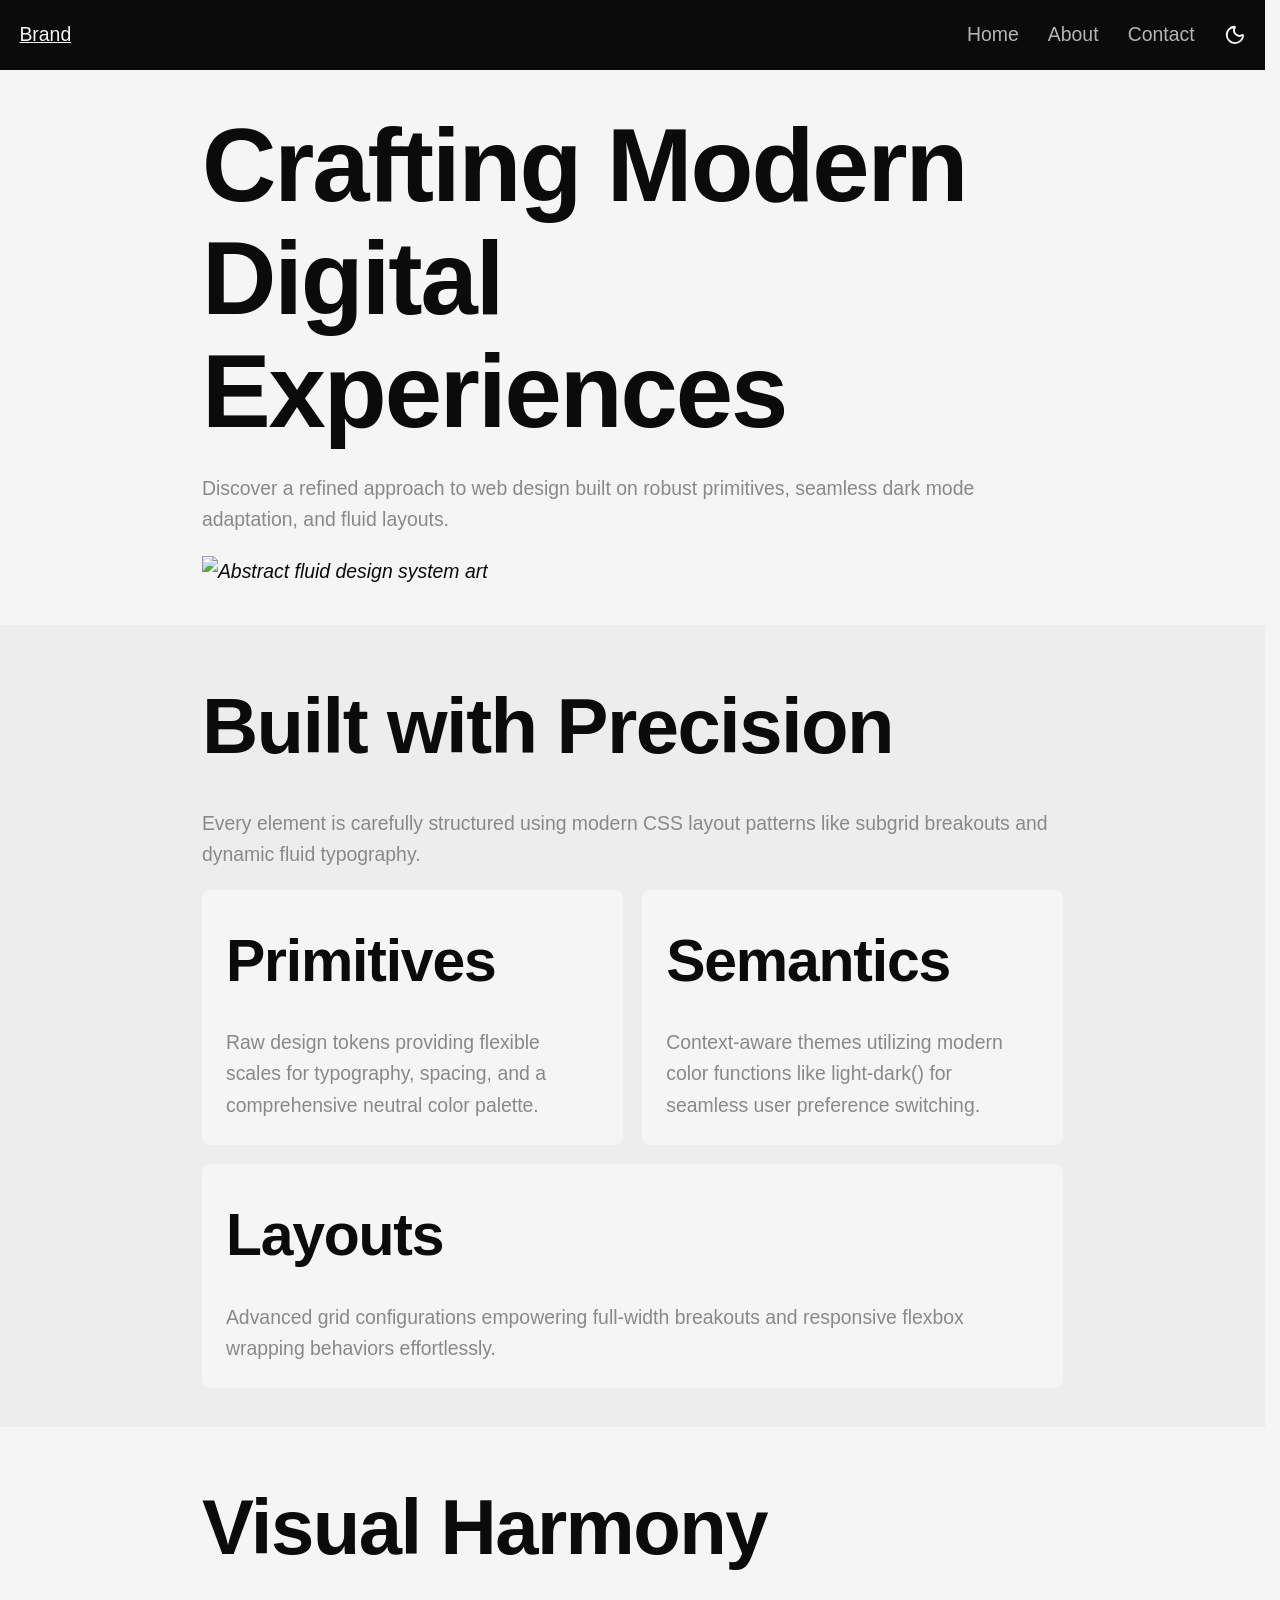
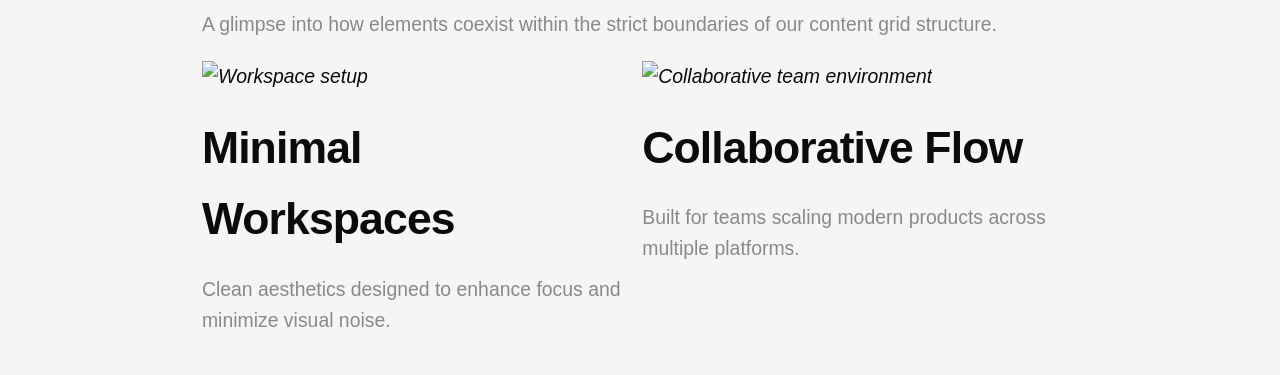
==== commit 4ef1d5f8: "Moved icon definitions to the bottom of the html body" ====
--- a/index.html
+++ b/index.html
@@ -10,6 +10,7 @@
       if (saved) document.documentElement.setAttribute("data-theme", saved);
     </script>
     <script src="theme.js" defer></script>
+    <script src="menu.js" defer></script>
   </head>
   <body>
     <main class="content-grid">
@@ -24,47 +25,27 @@
               <li><a href="#" class="subtle-link">About</a></li>
               <li><a href="#" class="subtle-link">Contact</a></li>
             </ul>
-            <button type="button" id="theme-toggle" class="subtle-link" aria-label="Toggle dark mode">
-              <svg
-                id="dark-theme-icon"
-                xmlns="http://www.w3.org/2000/svg"
-                width="24"
-                height="24"
-                viewBox="0 0 24 24"
-                fill="none"
-                stroke="currentColor"
-                stroke-width="2"
-                stroke-linecap="round"
-                stroke-linejoin="round"
-                class="lucide lucide-moon-icon lucide-moon"
-              >
-                <path d="M20.985 12.486a9 9 0 1 1-9.473-9.472c.405-.022.617.46.402.803a6 6 0 0 0 8.268 8.268c.344-.215.825-.004.803.401" />
+            <button type="button" class="hamburger" aria-expanded="false" aria-controls="mobile-menu" aria-label="Toggle navigation menu">
+              <span class="hamburger-line"></span>
+              <span class="hamburger-line"></span>
+              <span class="hamburger-line"></span>
+            </button>
+            <button type="button" id="theme-toggle" aria-label="Toggle dark mode">
+              <svg id="dark-theme-icon" class="icon" aria-hidden="true" width="24" height="24">
+                <use href="#icon-moon"></use>
               </svg>
-              <svg
-                id="light-theme-icon"
-                xmlns="http://www.w3.org/2000/svg"
-                width="24"
-                height="24"
-                viewBox="0 0 24 24"
-                fill="none"
-                stroke="currentColor"
-                stroke-width="2"
-                stroke-linecap="round"
-                stroke-linejoin="round"
-                class="lucide lucide-sun-icon lucide-sun"
-              >
-                <circle cx="12" cy="12" r="4" />
-                <path d="M12 2v2" />
-                <path d="M12 20v2" />
-                <path d="m4.93 4.93 1.41 1.41" />
-                <path d="m17.66 17.66 1.41 1.41" />
-                <path d="M2 12h2" />
-                <path d="M20 12h2" />
-                <path d="m6.34 17.66-1.41 1.41" />
-                <path d="m19.07 4.93-1.41 1.41" />
+              <svg id="light-theme-icon" class="icon hidden" aria-hidden="true" width="24" height="24">
+                <use href="#icon-sun"></use>
               </svg>
             </button>
           </div>
+        </nav>
+        <nav id="mobile-menu" class="hamburger-menu full-width" hidden>
+          <ul class="hamburger-menu-links">
+            <li><a href="#">Home</a></li>
+            <li><a href="#">About</a></li>
+            <li><a href="#">Contact</a></li>
+          </ul>
         </nav>
       </header>
 
@@ -129,5 +110,15 @@
         </div>
       </section>
     </main>
+    <svg xmlns="http://www.w3.org/2000/svg" style="display: none">
+      <symbol id="icon-moon" viewBox="0 0 24 24" fill="none" stroke="currentColor" stroke-width="2" stroke-linecap="round" stroke-linejoin="round">
+        <path d="M20.985 12.486a9 9 0 1 1-9.473-9.472c.405-.022.617.46.402.803a6 6 0 0 0 8.268 8.268c.344-.215.825-.004.803.401" />
+      </symbol>
+
+      <symbol id="icon-sun" viewBox="0 0 24 24" fill="none" stroke="currentColor" stroke-width="2" stroke-linecap="round" stroke-linejoin="round">
+        <circle cx="12" cy="12" r="4" />
+        <path d="M12 2v2M12 20v2M4.93 4.93l1.41 1.41M17.66 17.66l1.41 1.41M2 12h2M20 12h2M6.34 17.66l-1.41 1.41M19.07 4.93l-1.41 1.41" />
+      </symbol>
+    </svg>
   </body>
 </html>
--- a/style.css
+++ b/style.css
@@ -62,6 +62,9 @@
 
   /* Buttons */
   --button-bg-color: transparent;
+
+  /* Navigation Bar */
+  --hamburger-menu-bg-color: var(--section-bg-color);
 }
 
 /* ==========================================================================
@@ -143,6 +146,13 @@
   --navbar-group-gap: var(--space-m);
   --navbar-links-gap: var(--space-m);
 
+  --hamburger-icon-size: 1.5rem;
+  --hamburger-line-thickness: 2px;
+  --hamburger-line-gap: var(--space-3xs);
+  --hamburger-menu-gap: var(--space-s);
+  --hamburger-menu-padding-inline: var(--navbar-padding-inline);
+  --hamburger-menu-padding-block: var(--space-m);
+
   /* Images */
   --symbol-image-height: 25vh;
   --symbol-image-padding-inline: var(--space-s);
@@ -344,6 +354,8 @@
   align-items: center;
   padding-inline: var(--navbar-padding-inline);
   padding-block: var(--navbar-padding-block);
+  position: relative;
+  z-index: 1;
 }
 
 .left {
@@ -379,6 +391,10 @@
 }
 
 /* Hamburger Menu for Mobile Devices */
+html.menu-open {
+  overflow: hidden;
+}
+
 .hamburger {
   display: none;
   flex-direction: column;
@@ -389,7 +405,7 @@
   padding: 0;
   border: none;
   background: none;
-  color: inherit;
+  color: var(--text-primary);
   cursor: pointer;
 }
 .hamburger-line {
@@ -422,6 +438,7 @@
 .hamburger-menu-links {
   display: flex;
   flex-direction: column;
+  align-items: center;
   list-style: none;
   margin: 0;
   padding: 0;
@@ -437,6 +454,10 @@
   }
   .hamburger-menu:not([hidden]) {
     display: flex;
+    position: fixed;
+    inset: 0;
+    justify-content: center;
+    overflow-y: auto;
   }
 }
 @media (prefers-reduced-motion: reduce) {
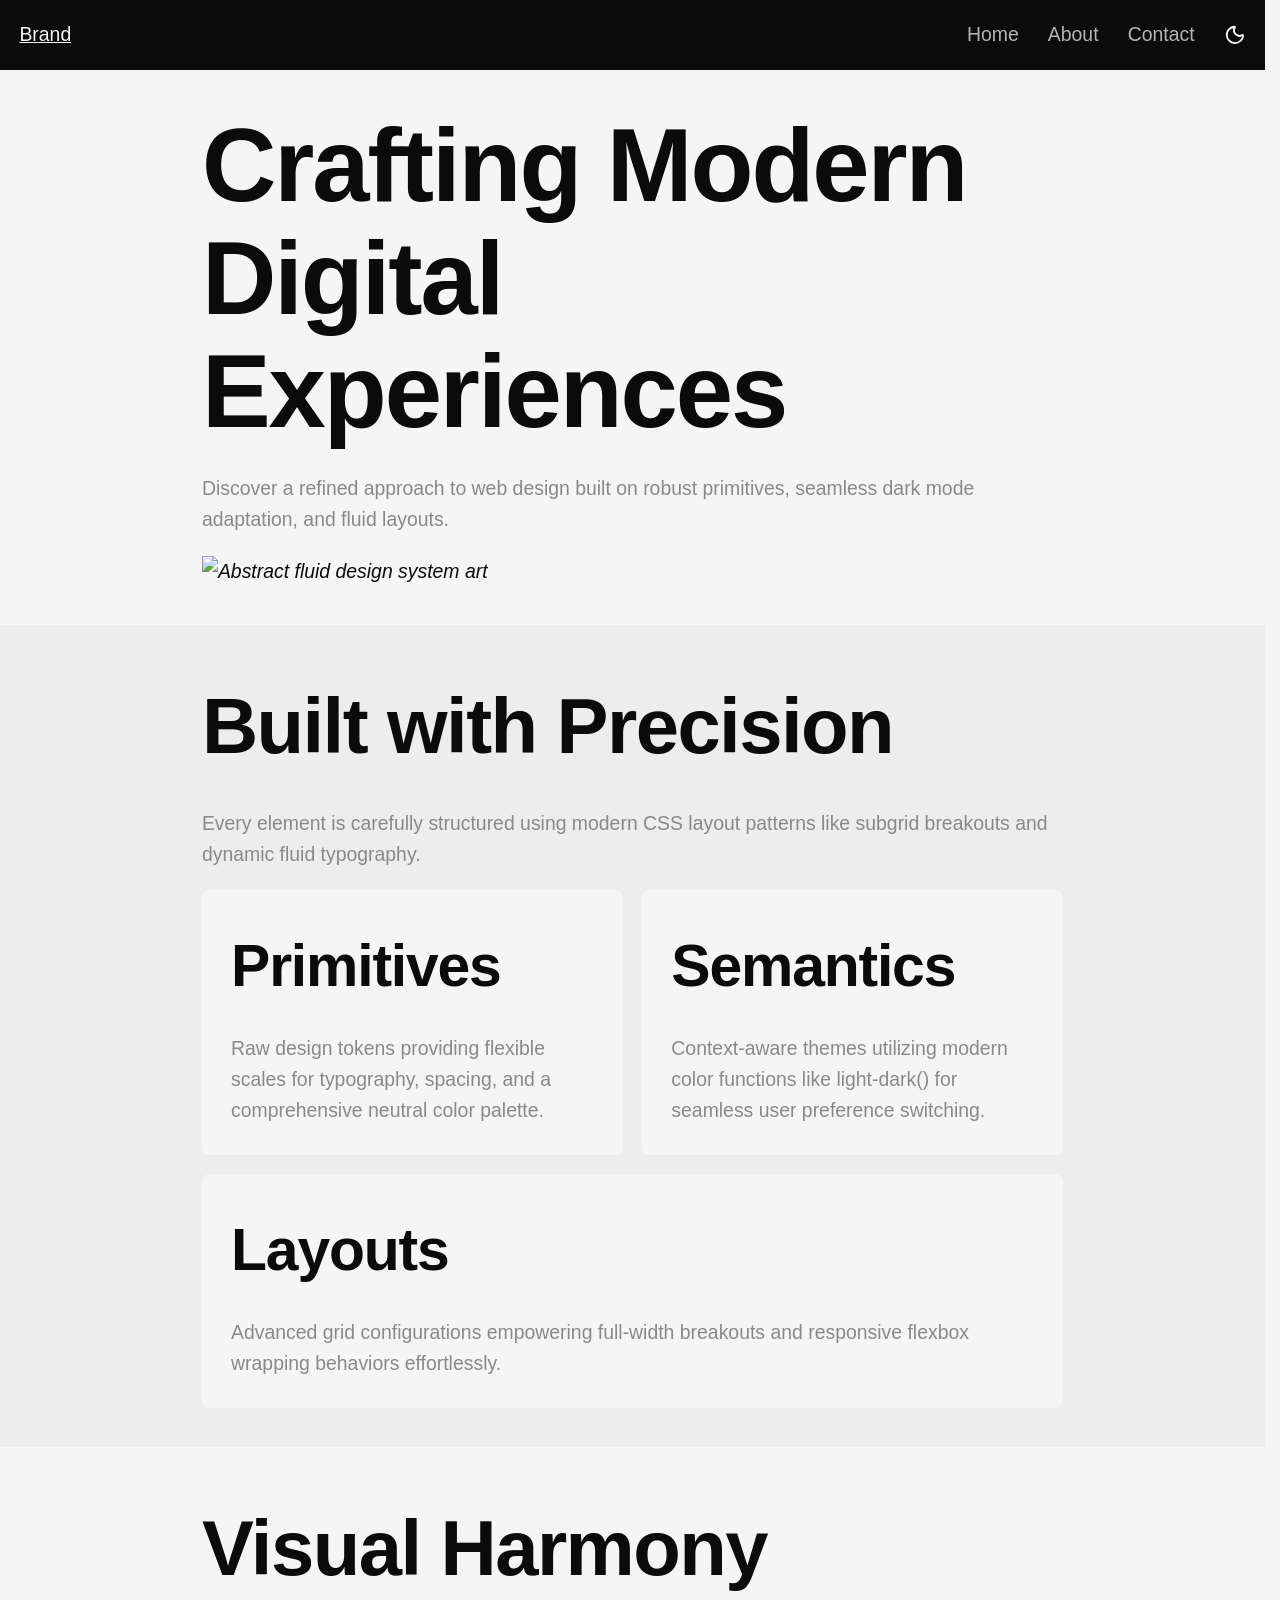
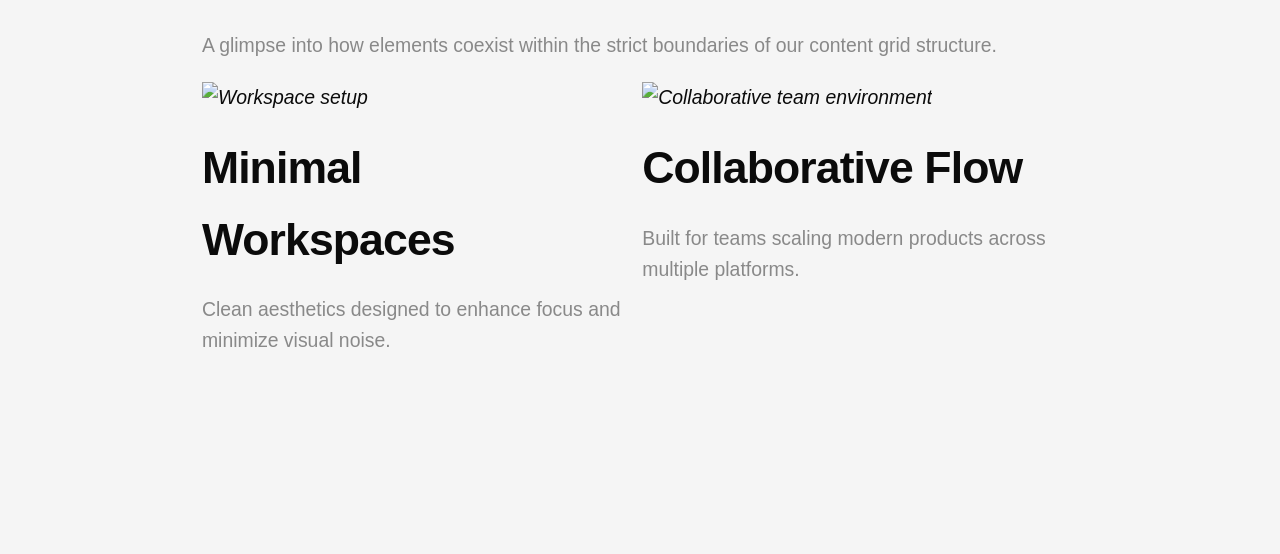
==== commit 20a897d4: "Replace duplicated inline styles with .text-muted and .card utilities Adds --card-bg-color, --card-p" ====
--- a/index.html
+++ b/index.html
@@ -31,10 +31,10 @@
               <span class="hamburger-line"></span>
             </button>
             <button type="button" id="theme-toggle" aria-label="Toggle dark mode">
-              <svg id="dark-theme-icon" class="icon" aria-hidden="true" width="24" height="24">
+              <svg id="dark-theme-icon" class="icon" aria-hidden="true">
                 <use href="#icon-moon"></use>
               </svg>
-              <svg id="light-theme-icon" class="icon hidden" aria-hidden="true" width="24" height="24">
+              <svg id="light-theme-icon" class="icon" aria-hidden="true">
                 <use href="#icon-sun"></use>
               </svg>
             </button>
@@ -54,7 +54,7 @@
         <div class="content-grid flow">
           <div class="flow" style="--flow-spacing: 1.5rem">
             <h1 style="line-height: 1.1">Crafting Modern Digital Experiences</h1>
-            <p style="color: var(--text-muted)">Discover a refined approach to web design built on robust primitives, seamless dark mode adaptation, and fluid layouts.</p>
+            <p class="text-muted">Discover a refined approach to web design built on robust primitives, seamless dark mode adaptation, and fluid layouts.</p>
           </div>
           <div class="breakout">
             <img class="full-width" src="https://images.unsplash.com/photo-1618005182384-a83a8bd57fbe?auto=format&fit=crop&w=1200&q=80" alt="Abstract fluid design system art" />
@@ -67,21 +67,21 @@
         <div class="content-grid flow">
           <div class="flow">
             <h2>Built with Precision</h2>
-            <p style="color: var(--text-muted)">Every element is carefully structured using modern CSS layout patterns like subgrid breakouts and dynamic fluid typography.</p>
+            <p class="text-muted">Every element is carefully structured using modern CSS layout patterns like subgrid breakouts and dynamic fluid typography.</p>
           </div>
 
           <div class="responsive-flexbox-layout" style="--responsive-flexbox-layout-item-min-width: 25ch">
-            <div class="flow" style="background-color: var(--section-bg-color); padding: 1.5rem; border-radius: 0.5rem">
+            <div class="flow card">
               <h3>Primitives</h3>
-              <p style="color: var(--text-muted)">Raw design tokens providing flexible scales for typography, spacing, and a comprehensive neutral color palette.</p>
+              <p class="text-muted">Raw design tokens providing flexible scales for typography, spacing, and a comprehensive neutral color palette.</p>
             </div>
-            <div class="flow" style="background-color: var(--section-bg-color); padding: 1.5rem; border-radius: 0.5rem">
+            <div class="flow card">
               <h3>Semantics</h3>
-              <p style="color: var(--text-muted)">Context-aware themes utilizing modern color functions like <code>light-dark()</code> for seamless user preference switching.</p>
+              <p class="text-muted">Context-aware themes utilizing modern color functions like <code>light-dark()</code> for seamless user preference switching.</p>
             </div>
-            <div class="flow" style="background-color: var(--section-bg-color); padding: 1.5rem; border-radius: 0.5rem">
+            <div class="flow card">
               <h3>Layouts</h3>
-              <p style="color: var(--text-muted)">Advanced grid configurations empowering full-width breakouts and responsive flexbox wrapping behaviors effortlessly.</p>
+              <p class="text-muted">Advanced grid configurations empowering full-width breakouts and responsive flexbox wrapping behaviors effortlessly.</p>
             </div>
           </div>
         </div>
@@ -92,25 +92,25 @@
         <div class="content-grid flow">
           <div class="flow">
             <h2>Visual Harmony</h2>
-            <p style="color: var(--text-muted)">A glimpse into how elements coexist within the strict boundaries of our content grid structure.</p>
+            <p class="text-muted">A glimpse into how elements coexist within the strict boundaries of our content grid structure.</p>
           </div>
 
           <div class="breakout responsive-flexbox-layout" style="--responsive-flexbox-layout-item-min-width: 30ch">
             <div class="flow">
               <img src="https://images.unsplash.com/photo-1507238691740-187a5b1d37b8?auto=format&fit=crop&w=600&q=80" alt="Workspace setup" />
               <h4>Minimal Workspaces</h4>
-              <p style="color: var(--text-muted)">Clean aesthetics designed to enhance focus and minimize visual noise.</p>
+              <p class="text-muted">Clean aesthetics designed to enhance focus and minimize visual noise.</p>
             </div>
             <div class="flow">
               <img src="https://images.unsplash.com/photo-1522071820081-009f0129c71c?auto=format&fit=crop&w=600&q=80" alt="Collaborative team environment" />
               <h4>Collaborative Flow</h4>
-              <p style="color: var(--text-muted)">Built for teams scaling modern products across multiple platforms.</p>
+              <p class="text-muted">Built for teams scaling modern products across multiple platforms.</p>
             </div>
           </div>
         </div>
       </section>
     </main>
-    <svg xmlns="http://www.w3.org/2000/svg" style="display: none">
+    <svg xmlns="http://www.w3.org/2000/svg" hidden>
       <symbol id="icon-moon" viewBox="0 0 24 24" fill="none" stroke="currentColor" stroke-width="2" stroke-linecap="round" stroke-linejoin="round">
         <path d="M20.985 12.486a9 9 0 1 1-9.473-9.472c.405-.022.617.46.402.803a6 6 0 0 0 8.268 8.268c.344-.215.825-.004.803.401" />
       </symbol>
--- a/style.css
+++ b/style.css
@@ -167,6 +167,12 @@
   /* Buttons */
   --button-padding-inline: 0;
   --button-padding-block: 0;
+
+  /* Card */
+  --card-bg-color: var(--section-bg-color);
+  --card-padding-inline: var(--space-m);
+  --card-padding-block: var(--space-m);
+  --card-border-radius: 0.5rem;
 }
 
 /* ==========================================================================
@@ -342,7 +348,7 @@
   max-height: var(--hero-image-max-height);
 }
 
-:where(.icon, [class^="icon-"], [class*=" icon-"], [class$="-icon"], [class*="-icon "]) {
+.icon {
   width: var(--icon-size);
   height: var(--icon-size);
   stroke-width: var(--icon-stroke-width);
@@ -525,6 +531,17 @@
   flex: 1 1 var(--responsive-flexbox-layout-item-min-width);
 }
 
+.text-muted {
+  color: var(--text-muted);
+}
+
+.card {
+  background-color: var(--card-bg-color);
+  padding-inline: var(--card-padding-inline);
+  padding-block: var(--card-padding-block);
+  border-radius: var(--card-border-radius);
+}
+
 /* ==========================================================================
    MARK: 🧪 Experiments
    ========================================================================== */
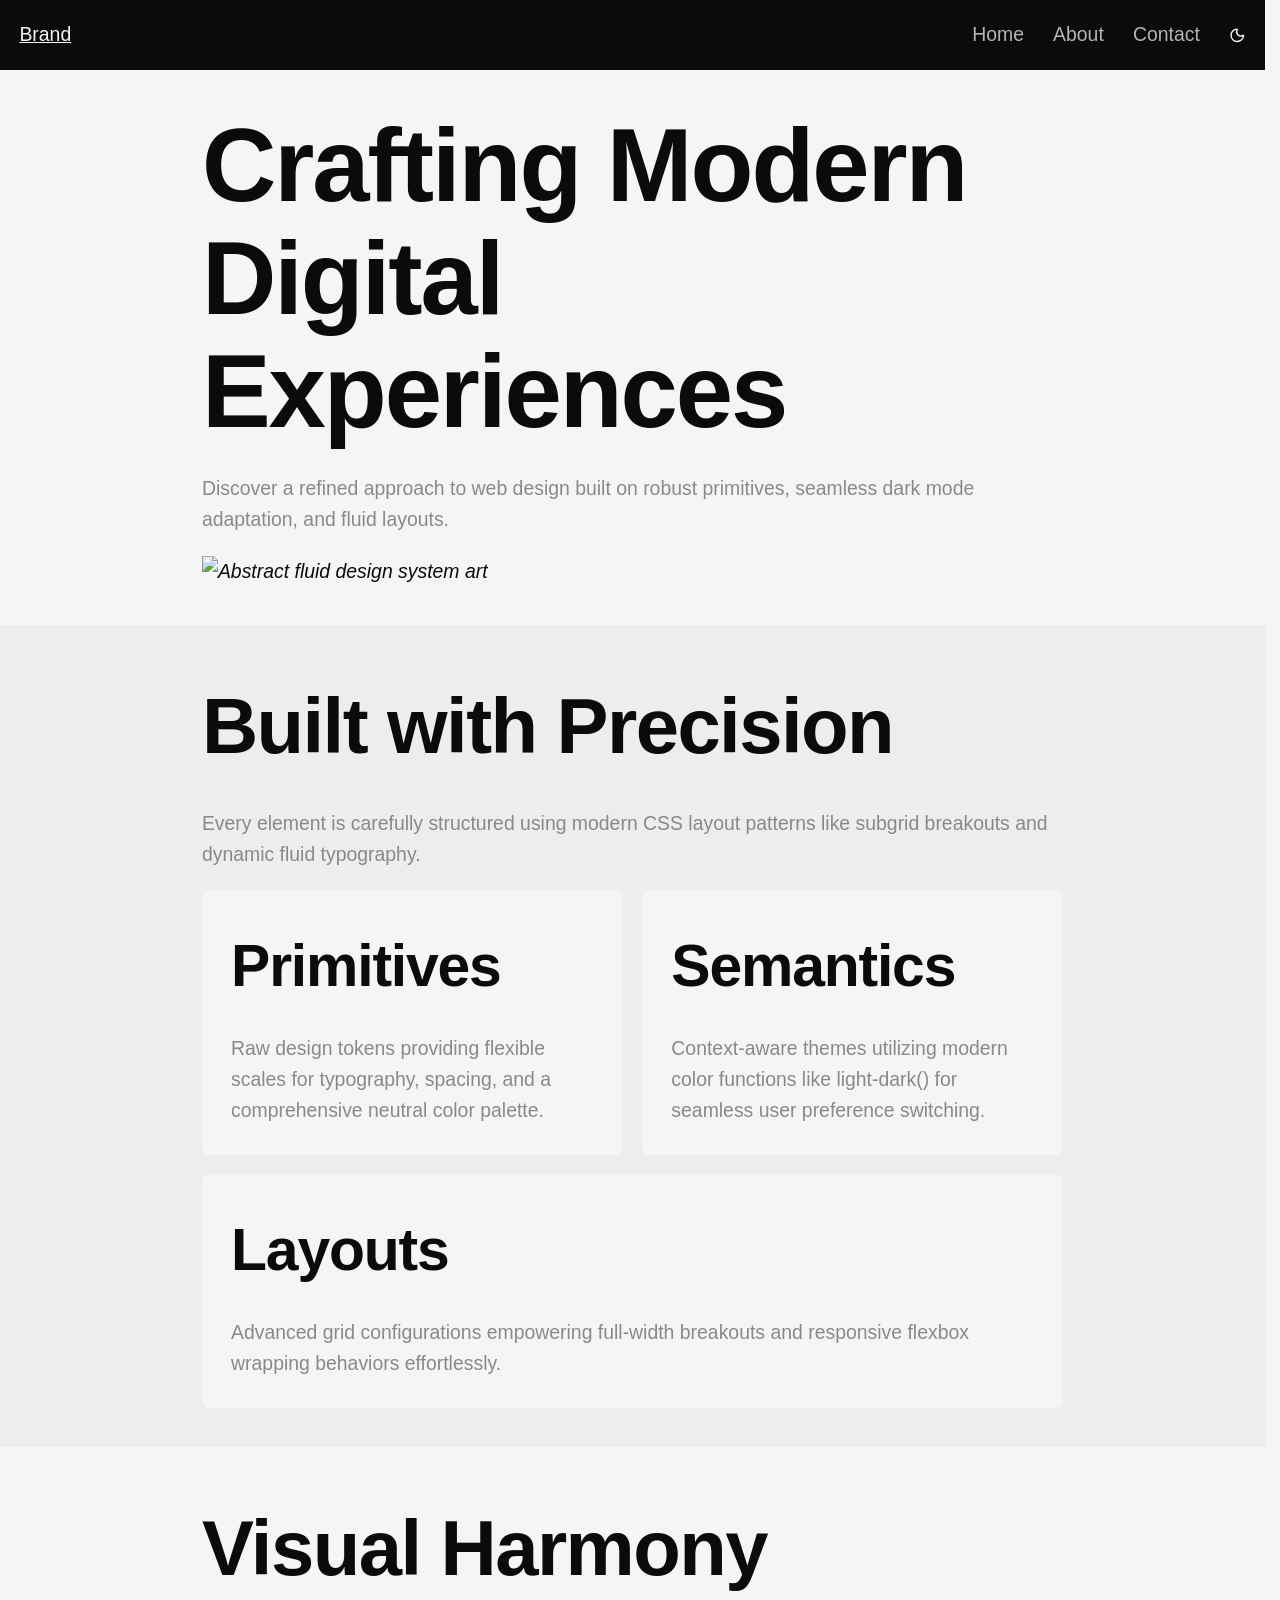
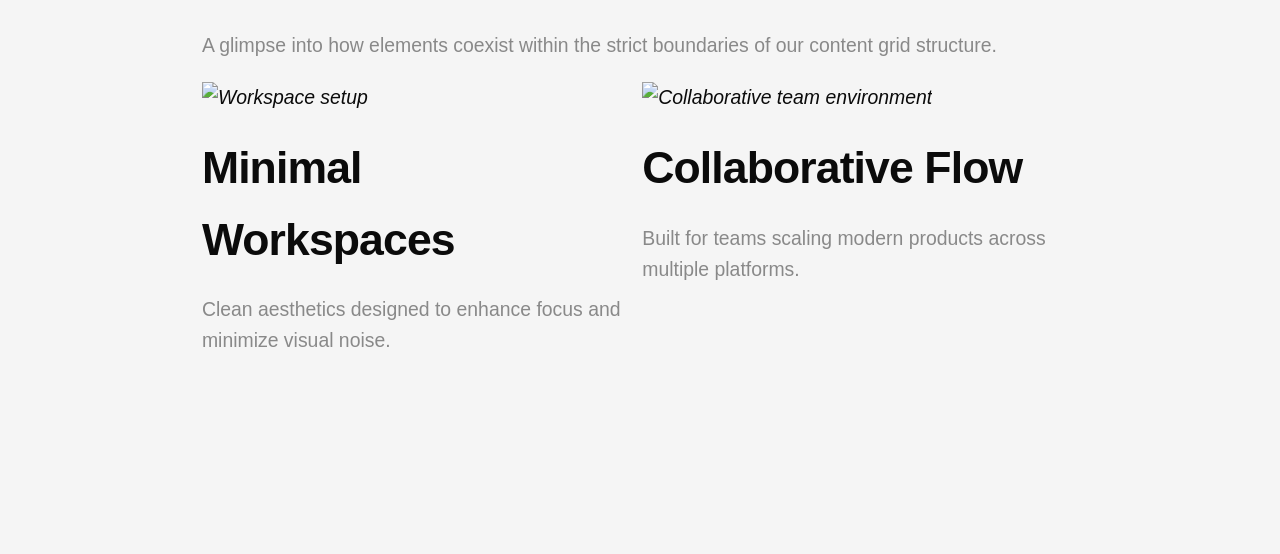
==== commit 6e7c4822: "Add forms.css and extract form tokens/styles Introduce forms.css with semantic tokens and full form " ====
--- a/index.html
+++ b/index.html
@@ -5,6 +5,7 @@
     <meta name="viewport" content="width=device-width, initial-scale=1.0" />
     <title>Opt-Out CSS</title>
     <link rel="stylesheet" href="style.css" />
+    <link rel="stylesheet" href="forms.css" />
     <script>
       const saved = localStorage.getItem("theme");
       if (saved) document.documentElement.setAttribute("data-theme", saved);
@@ -30,7 +31,7 @@
               <span class="hamburger-line"></span>
               <span class="hamburger-line"></span>
             </button>
-            <button type="button" id="theme-toggle" aria-label="Toggle dark mode">
+            <button type="button" id="theme-toggle" class="icon-button" aria-label="Toggle dark mode">
               <svg id="dark-theme-icon" class="icon" aria-hidden="true">
                 <use href="#icon-moon"></use>
               </svg>
--- a/style.css
+++ b/style.css
@@ -1,3 +1,7 @@
+/* Form control styling (input/textarea/select/checkbox/radio/fieldset) lives
+   in forms.css, which depends on the tokens defined here — load this file
+   first. */
+
 /* ==========================================================================
    MARK: ✒️ Design Tokens
    Primitives (Raw Palette)
@@ -43,6 +47,21 @@
   --gray-700: oklch(30.52% 0 0);
   --gray-800: oklch(20.9% 0 0);
   --gray-900: oklch(14.96% 0 0);
+
+  /* One-off error hue, not a full scale — nothing else in the palette needs
+     chroma yet, so this isn't generalized into a red-50..900 ramp */
+  --red-400: oklch(72% 0.17 25);
+  --red-500: oklch(55% 0.2 25);
+
+  /* One-off highlight hue, same reasoning as the error hue above */
+  --cyan-300: oklch(88% 0.09 200);
+  --cyan-600: oklch(45% 0.09 200);
+
+  /* Radii */
+  --radius-s: 0.25rem;
+  --radius-m: 0.5rem;
+  --radius-l: 1rem;
+  --radius-full: 999px;
 }
 
 /* ==========================================================================
@@ -60,8 +79,16 @@
   --text-primary: light-dark(var(--gray-900), var(--gray-50));
   --text-muted: light-dark(var(--gray-500), var(--gray-400));
 
+  /* Highlight */
+  --mark-bg-color: light-dark(var(--cyan-300), var(--cyan-600));
+
+  /* Borders */
+  --border-color-subtle: light-dark(var(--gray-200), var(--gray-700));
+
   /* Buttons */
-  --button-bg-color: transparent;
+  --button-bg-color: light-dark(var(--gray-800), var(--gray-100));
+  --button-bg-color-hover: light-dark(var(--gray-700), var(--gray-200));
+  --button-text-color: light-dark(var(--gray-50), var(--gray-900));
 
   /* Navigation Bar */
   --hamburger-menu-bg-color: var(--section-bg-color);
@@ -119,12 +146,8 @@
   font-size: var(--font-size-lg);
 }
 
-.navbar {
-  font-family: var(--navbar-font-family);
-}
-
-/* ==========================================================================
-   MARK: ✨ Component Defaults 
+/* ==========================================================================
+   MARK: ✨ Component Defaults
    Single-consumer, tunable via matching local var
    ========================================================================== */
 :root {
@@ -152,6 +175,7 @@
   --hamburger-menu-gap: var(--space-s);
   --hamburger-menu-padding-inline: var(--navbar-padding-inline);
   --hamburger-menu-padding-block: var(--space-m);
+  --hamburger-line-border-radius: var(--radius-full);
 
   /* Images */
   --symbol-image-height: 25vh;
@@ -165,14 +189,29 @@
   --icon-stroke-width: 2;
 
   /* Buttons */
-  --button-padding-inline: 0;
-  --button-padding-block: 0;
+  --button-font-size: var(--font-size-sm);
+  --button-padding-inline: var(--space-s);
+  --button-padding-block: var(--space-2xs);
+  --button-border-radius: var(--radius-full);
 
   /* Card */
   --card-bg-color: var(--section-bg-color);
   --card-padding-inline: var(--space-m);
   --card-padding-block: var(--space-m);
-  --card-border-radius: 0.5rem;
+  --card-border-radius: var(--radius-m);
+
+  /* Table */
+  --table-cell-padding-inline: var(--space-s);
+  --table-cell-padding-block: var(--space-2xs);
+}
+
+/* ==========================================================================
+   MARK: 🤝 Shared
+   Component-shaped defaults with more than one consumer
+   ========================================================================== */
+:root {
+  /* Consumed by buttons here and forms.css's form controls */
+  --disabled-opacity: 0.5;
 }
 
 /* ==========================================================================
@@ -236,23 +275,23 @@
 }
 
 /* Credit: Stephanie Eckles https://css-tricks.com/standardizing-focus-styles-with-css-custom-properties/ */
-:is(a, button, input, textarea, summary) {
+:is(a, button, input, textarea, select, summary) {
   --outline-size: max(2px, 0.08em);
   --outline-style: solid;
   --outline-color: CanvasText;
 }
 
-:is(a, button, input, textarea, summary):focus {
+:is(a, button, input, textarea, select, summary):focus {
   outline: var(--outline-size) var(--outline-style) var(--outline-color);
   outline-offset: var(--outline-offset, var(--outline-size));
 }
 
-:is(a, button, input, textarea, summary):focus-visible {
+:is(a, button, input, textarea, select, summary):focus-visible {
   outline: var(--outline-size) var(--outline-style) var(--outline-color);
   outline-offset: var(--outline-offset, var(--outline-size));
 }
 
-:is(a, button, input, textarea, summary):focus:not(:focus-visible) {
+:is(a, button, input, textarea, select, summary):focus:not(:focus-visible) {
   outline: none;
 }
 
@@ -282,6 +321,11 @@
   color: var(--text-primary);
 }
 
+mark {
+  background-color: var(--mark-bg-color);
+  color: var(--text-primary);
+}
+
 .subtle-link {
   text-decoration: none;
   color: var(--text-muted);
@@ -293,20 +337,71 @@
 }
 
 button {
-  margin: 0;
-  padding: 0;
+  font-size: var(--button-font-size);
+  padding: var(--button-padding-block) var(--button-padding-inline);
   background-color: var(--button-bg-color);
+  color: var(--button-text-color);
   border: none;
+  border-radius: var(--button-border-radius);
   cursor: pointer;
-}
-
-/* Icon-button-specific Layout */
-button:has(> svg) {
+  transition: background-color 0.2s ease-in-out;
+}
+
+button:hover {
+  background-color: var(--button-bg-color-hover);
+}
+
+button:disabled {
+  opacity: var(--disabled-opacity);
+  cursor: not-allowed;
+}
+
+/* Icon-only button: opts back out of the filled-button treatment above,
+   staying a plain glyph rather than a solid tappable block. Needs a class —
+   same precedent as .subtle-link over a bare `a` — because a button mixing
+   an icon with a text label is a common, legitimate shape that must keep
+   the default filled styling, so an svg child can't be used to infer it. */
+.icon-button {
   display: inline-flex;
   align-items: center;
   justify-content: center;
+  padding: 0;
   vertical-align: middle;
   line-height: 0;
+  background-color: transparent;
+  color: var(--text-primary);
+}
+
+.icon-button:hover {
+  background-color: transparent;
+}
+
+/* Table */
+table {
+  width: 100%;
+  border-collapse: collapse;
+}
+
+caption {
+  margin-block-end: var(--space-2xs);
+  color: var(--text-muted);
+  text-align: left;
+}
+
+th,
+td {
+  padding-inline: var(--table-cell-padding-inline);
+  padding-block: var(--table-cell-padding-block);
+  text-align: left;
+  border-block-end: 1px solid var(--border-color-subtle);
+}
+
+th {
+  font-weight: 600;
+}
+
+thead th {
+  background-color: var(--section-alternate-bg-color);
 }
 
 /* Theme Toggle Icon */
@@ -362,6 +457,7 @@
   padding-block: var(--navbar-padding-block);
   position: relative;
   z-index: 1;
+  font-family: var(--navbar-font-family);
 }
 
 .left {
@@ -409,15 +505,13 @@
   width: var(--hamburger-icon-size);
   height: var(--hamburger-icon-size);
   padding: 0;
-  border: none;
   background: none;
   color: var(--text-primary);
-  cursor: pointer;
 }
 .hamburger-line {
   height: var(--hamburger-line-thickness);
   background-color: currentColor;
-  border-radius: 999px;
+  border-radius: var(--hamburger-line-border-radius);
   transition:
     transform 0.25s ease,
     opacity 0.25s ease;
--- a/forms.css
+++ b/forms.css
@@ -0,0 +1,221 @@
+/* ==========================================================================
+   Opt-Out CSS — Forms
+   Split out of style.css for navigability. Depends on style.css loading
+   first: it reaches into the shared Primitives (--space-*, --gray-*,
+   --radius-*), Semantic tokens (--text-primary, --text-muted,
+   --border-color-subtle), and the --disabled-opacity Component default
+   shared with buttons.
+   ========================================================================== */
+
+/* ==========================================================================
+   MARK: ✒️ Design Tokens — Semantic / Theme (Applied Context)
+   ========================================================================== */
+:root {
+  --input-bg-color: light-dark(var(--gray-100), var(--gray-700));
+  --input-bg-color-focus: light-dark(var(--gray-200), var(--gray-600));
+  --input-invalid-border-color: light-dark(var(--red-500), var(--red-400));
+  --shadow-color: light-dark(oklch(0% 0 0 / 12%), oklch(0% 0 0 / 50%));
+  /* Baseline fallback: light-dark() only applies to <color>, so the two SVG
+     icon variants below are swapped per-theme the same way as the navbar's
+     dark/light icons (see style.css's Theme Toggle Icon). */
+  --select-arrow-icon: url("data:image/svg+xml,%3Csvg xmlns='http://www.w3.org/2000/svg' viewBox='0 0 16 16' fill='none' stroke='%238f8f8f' stroke-width='1.5' stroke-linecap='round' stroke-linejoin='round'%3E%3Cpath d='M4 6l4 4 4-4'/%3E%3C/svg%3E");
+  --checkbox-check-icon: url("data:image/svg+xml,%3Csvg xmlns='http://www.w3.org/2000/svg' viewBox='0 0 16 16' fill='none' stroke='%23f7f7f7' stroke-width='2' stroke-linecap='round' stroke-linejoin='round'%3E%3Cpath d='M4 8.5l2.5 2.5L12 5'/%3E%3C/svg%3E");
+}
+
+@media (prefers-color-scheme: dark) {
+  :root:not([data-theme]) {
+    --select-arrow-icon: url("data:image/svg+xml,%3Csvg xmlns='http://www.w3.org/2000/svg' viewBox='0 0 16 16' fill='none' stroke='%23b8b8b8' stroke-width='1.5' stroke-linecap='round' stroke-linejoin='round'%3E%3Cpath d='M4 6l4 4 4-4'/%3E%3C/svg%3E");
+    --checkbox-check-icon: url("data:image/svg+xml,%3Csvg xmlns='http://www.w3.org/2000/svg' viewBox='0 0 16 16' fill='none' stroke='%23262626' stroke-width='2' stroke-linecap='round' stroke-linejoin='round'%3E%3Cpath d='M4 8.5l2.5 2.5L12 5'/%3E%3C/svg%3E");
+  }
+}
+
+:root[data-theme="dark"] {
+  --select-arrow-icon: url("data:image/svg+xml,%3Csvg xmlns='http://www.w3.org/2000/svg' viewBox='0 0 16 16' fill='none' stroke='%23b8b8b8' stroke-width='1.5' stroke-linecap='round' stroke-linejoin='round'%3E%3Cpath d='M4 6l4 4 4-4'/%3E%3C/svg%3E");
+  --checkbox-check-icon: url("data:image/svg+xml,%3Csvg xmlns='http://www.w3.org/2000/svg' viewBox='0 0 16 16' fill='none' stroke='%23262626' stroke-width='2' stroke-linecap='round' stroke-linejoin='round'%3E%3Cpath d='M4 8.5l2.5 2.5L12 5'/%3E%3C/svg%3E");
+}
+
+/* ==========================================================================
+   MARK: ✨ Component Defaults
+   Single-consumer, tunable via matching local var
+   ========================================================================== */
+:root {
+  --input-padding-inline: var(--space-xs);
+  --input-padding-block: var(--space-2xs);
+  --input-border-radius: var(--radius-s);
+  --input-border-width: 1px;
+  --checkbox-size: 1.25em;
+  --checkbox-border-radius: 0.2em;
+  --radio-border-width: 1px;
+  --radio-dot-inset: 0.25em;
+  --select-picker-shadow: 0 8px 24px var(--shadow-color);
+}
+
+/* ==========================================================================
+   MARK: 📋 Forms
+   ========================================================================== */
+:is(input, textarea, select) {
+  display: block;
+  width: 100%;
+  padding: var(--input-padding-block) var(--input-padding-inline);
+  background-color: var(--input-bg-color);
+  color: var(--text-primary);
+  border: var(--input-border-width) solid transparent;
+  border-radius: var(--input-border-radius);
+  transition:
+    background-color 0.2s ease-in-out,
+    border-color 0.2s ease-in-out;
+}
+
+:is(input, textarea, select)::placeholder {
+  color: var(--text-muted);
+}
+
+:is(input, textarea, select):focus {
+  background-color: var(--input-bg-color-focus);
+}
+
+/* :user-invalid only flags a field after the user has interacted with it,
+   unlike :invalid which matches empty required fields immediately on load */
+:is(input, textarea, select):user-invalid {
+  border-color: var(--input-invalid-border-color);
+}
+
+:is(input, textarea, select):disabled {
+  opacity: var(--disabled-opacity);
+  cursor: not-allowed;
+}
+
+textarea {
+  resize: vertical;
+}
+
+/* Replaces the native arrow so it doesn't carry its own browser/OS blue tint */
+select {
+  appearance: none;
+  padding-inline-end: var(--space-l);
+  background-image: var(--select-arrow-icon);
+  background-repeat: no-repeat;
+  background-position: right var(--space-2xs) center;
+  background-size: 1em;
+  cursor: pointer;
+}
+
+/* Progressive enhancement: the Customizable Select API (Chromium only as of
+   writing) exposes the open dropdown panel itself for styling. Without it,
+   the browser falls through to the plain `select` rule above and the popup
+   stays native/unstyled — there's no fallback branch to write, it's opt-in. */
+@supports (appearance: base-select) {
+  select {
+    appearance: base-select;
+    display: inline-flex;
+    align-items: center;
+    justify-content: space-between;
+    gap: var(--space-2xs);
+    padding-inline-end: var(--input-padding-inline);
+    background-image: none;
+  }
+
+  /* Overrides the UA's default disclosure-triangle glyph with our own SVG:
+     that glyph isn't drawn centered within its own box, which throws off
+     both its resting position and its rotation origin when toggled */
+  select::picker-icon {
+    content: var(--select-arrow-icon);
+    align-self: center;
+    margin: 0;
+    width: 1em;
+    height: 1em;
+    transform-origin: center;
+    transition: rotate 0.2s ease;
+  }
+
+  select:open::picker-icon {
+    rotate: 180deg;
+  }
+
+  @media (prefers-reduced-motion: reduce) {
+    select::picker-icon {
+      transition: none;
+    }
+  }
+
+  select::picker(select) {
+    appearance: base-select;
+    margin-block-start: var(--space-3xs);
+    padding: var(--space-3xs);
+    background-color: var(--input-bg-color);
+    color: var(--text-primary);
+    border: var(--input-border-width) solid var(--border-color-subtle);
+    border-radius: var(--input-border-radius);
+    box-shadow: var(--select-picker-shadow);
+  }
+
+  select option {
+    padding: var(--space-2xs);
+    border-radius: calc(var(--input-border-radius) - var(--input-border-width));
+  }
+
+  select option:not(:last-child) {
+    border-block-end: 1px solid var(--border-color-subtle);
+  }
+
+  select option:hover,
+  select option:focus-visible {
+    background-color: var(--input-bg-color-focus);
+  }
+
+  select option:checked {
+    background-color: var(--input-bg-color-focus);
+    font-weight: 600;
+  }
+}
+
+:is(input[type="checkbox"], input[type="radio"]) {
+  appearance: none;
+  display: inline-block;
+  width: var(--checkbox-size);
+  height: var(--checkbox-size);
+  padding: 0;
+  vertical-align: middle;
+  background-color: var(--input-bg-color);
+  border: var(--input-border-width) solid var(--text-muted);
+  flex-shrink: 0;
+  cursor: pointer;
+}
+
+input[type="checkbox"] {
+  border-radius: var(--checkbox-border-radius);
+}
+
+input[type="radio"] {
+  border-radius: 50%;
+  border-width: var(--radio-border-width);
+}
+
+:is(input[type="checkbox"], input[type="radio"]):checked {
+  background-color: var(--text-primary);
+  border-color: var(--text-primary);
+}
+
+input[type="checkbox"]:checked {
+  background-image: var(--checkbox-check-icon);
+  background-repeat: no-repeat;
+  background-position: center;
+  background-size: 65%;
+}
+
+/* Renders the selected dot by insetting a ring of the field's own
+   background color, rather than a separate SVG asset */
+input[type="radio"]:checked {
+  box-shadow: inset 0 0 0 var(--radio-dot-inset) var(--input-bg-color);
+}
+
+fieldset {
+  border: 1px solid var(--border-color-subtle);
+  border-radius: var(--input-border-radius);
+  padding: var(--space-s);
+}
+
+legend {
+  padding-inline: var(--space-3xs);
+  color: var(--text-muted);
+}
